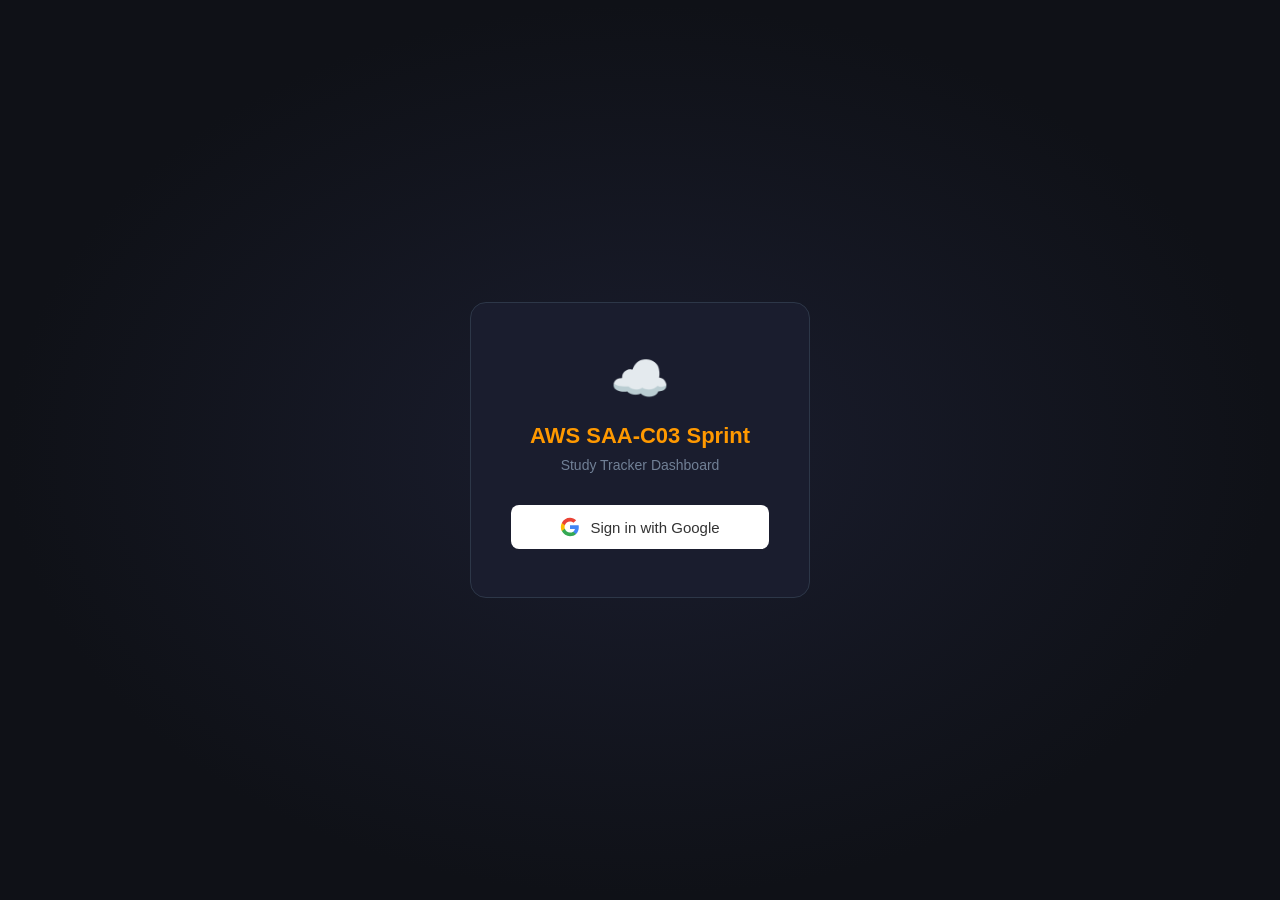
==== index.html @ c996bd8c "init: AWS SAA-C03 Sprint Dashboard" ====
<!DOCTYPE html>
<html lang="th">
<head>
  <meta charset="UTF-8">
  <meta name="viewport" content="width=device-width, initial-scale=1.0">
  <title>AWS SAA-C03 Sprint</title>
  <link rel="stylesheet" href="css/style.css">
</head>
<body>

  <!-- Login Screen -->
  <div id="login-screen" class="login-screen">
    <div class="login-card">
      <div class="login-icon">☁️</div>
      <h1>AWS SAA-C03 Sprint</h1>
      <p>Study Tracker Dashboard</p>
      <button id="btn-google-login" class="btn-google">
        <svg viewBox="0 0 24 24" width="20" height="20">
          <path fill="#4285F4" d="M22.56 12.25c0-.78-.07-1.53-.2-2.25H12v4.26h5.92c-.26 1.37-1.04 2.53-2.21 3.31v2.77h3.57c2.08-1.92 3.28-4.74 3.28-8.09z"/>
          <path fill="#34A853" d="M12 23c2.97 0 5.46-.98 7.28-2.66l-3.57-2.77c-.98.66-2.23 1.06-3.71 1.06-2.86 0-5.29-1.93-6.16-4.53H2.18v2.84C3.99 20.53 7.7 23 12 23z"/>
          <path fill="#FBBC05" d="M5.84 14.09c-.22-.66-.35-1.36-.35-2.09s.13-1.43.35-2.09V7.07H2.18C1.43 8.55 1 10.22 1 12s.43 3.45 1.18 4.93l2.85-2.22.81-.62z"/>
          <path fill="#EA4335" d="M12 5.38c1.62 0 3.06.56 4.21 1.64l3.15-3.15C17.45 2.09 14.97 1 12 1 7.7 1 3.99 3.47 2.18 7.07l3.66 2.84c.87-2.6 3.3-4.53 6.16-4.53z"/>
        </svg>
        Sign in with Google
      </button>
    </div>
  </div>

  <!-- App -->
  <div id="app" class="app hidden">

    <!-- Header -->
    <header class="header">
      <div class="header-left">
        <span class="logo">☁️ AWS SAA-C03 Sprint</span>
      </div>
      <div class="header-right">
        <img id="user-avatar" class="user-avatar" src="" alt="">
        <span id="user-name" class="user-name"></span>
        <button id="btn-sign-out" class="btn-sm">Sign out</button>
      </div>
    </header>

    <!-- Stats Bar -->
    <div class="stats-bar">
      <div class="stat-card">
        <div class="stat-label">Week</div>
        <div class="stat-value primary" id="stat-week">—/12</div>
      </div>
      <div class="stat-card">
        <div class="stat-label">Hours this week</div>
        <div class="stat-value" id="stat-hours">—</div>
        <div class="mini-bar"><div class="mini-bar-fill" id="hours-bar-fill"></div></div>
      </div>
      <div class="stat-card">
        <div class="stat-label">Streak</div>
        <div class="stat-value" id="stat-streak">— days 🔥</div>
      </div>
      <div class="stat-card">
        <div class="stat-label">Sections</div>
        <div class="stat-value" id="stat-sections">—/32</div>
        <div class="mini-bar"><div class="mini-bar-fill" id="sections-bar-fill"></div></div>
      </div>
      <div class="stat-card">
        <div class="stat-label">Latest Mock</div>
        <div class="stat-value" id="stat-mock">—%</div>
      </div>
    </div>

    <!-- Tabs -->
    <nav class="tabs">
      <button class="tab-btn active" data-tab="log">📝 Log Today</button>
      <button class="tab-btn" data-tab="course">📚 Course</button>
      <button class="tab-btn" data-tab="weak">⚠️ Weak Areas</button>
      <button class="tab-btn" data-tab="mock">📊 Mock Exams</button>
      <button class="tab-btn" data-tab="settings">⚙️ Settings</button>
    </nav>

    <!-- Main Content -->
    <main class="main">

      <!-- LOG TAB -->
      <div class="tab-content active" id="tab-log">
        <div class="two-col">
          <div class="card">
            <h2>Log Today</h2>
            <form id="form-log">
              <div class="form-group">
                <label>Date</label>
                <input type="date" id="log-date" required>
              </div>
              <div class="form-group">
                <label>Hours studied</label>
                <input type="number" id="log-hours" min="0" max="24" step="0.5" placeholder="1.5" required>
              </div>
              <div class="form-group">
                <label>Topics covered</label>
                <input type="text" id="log-topics" placeholder="IAM, S3, EC2...">
              </div>
              <div class="form-group">
                <label>Notes / สิ่งที่ยังงง</label>
                <textarea id="log-notes" rows="3" placeholder="ความรู้สึก หรือ topic ที่ยังสงสัย..."></textarea>
              </div>
              <div class="form-group checkbox-group">
                <label><input type="checkbox" id="log-lab"> ทำ Lab / AWS Console วันนี้</label>
              </div>
              <button type="submit" class="btn-primary full-width">💾 Save Log</button>
            </form>
          </div>

          <div class="card">
            <h2>Recent Logs</h2>
            <div id="recent-logs">
              <p class="empty">ยังไม่มี log — เริ่มเลยวันนี้!</p>
            </div>
          </div>
        </div>
      </div>

      <!-- COURSE TAB -->
      <div class="tab-content hidden" id="tab-course">
        <div class="card">
          <h2>Course Progress — Stephane Maarek SAA-C03</h2>
          <div class="course-header">
            <div class="big-bar-wrap">
              <div class="big-bar">
                <div class="big-bar-fill" id="course-bar-fill"></div>
              </div>
              <span class="big-bar-label" id="course-pct">0%</span>
            </div>
            <p id="course-summary" class="course-summary"></p>
          </div>
          <div id="sections-list"></div>
        </div>
      </div>

      <!-- WEAK AREAS TAB -->
      <div class="tab-content hidden" id="tab-weak">
        <div class="two-col">
          <div class="card">
            <h2>Add Weak Area</h2>
            <form id="form-weak">
              <div class="form-group">
                <label>Topic</label>
                <input type="text" id="weak-topic" placeholder="S3 storage class" required>
              </div>
              <div class="form-group">
                <label>AWS Service</label>
                <input type="text" id="weak-service" placeholder="S3">
              </div>
              <div class="form-group">
                <label>Source</label>
                <select id="weak-source">
                  <option value="Note">📖 จากการเรียน</option>
                  <option value="Mock">❌ จาก Mock exam</option>
                </select>
              </div>
              <button type="submit" class="btn-primary full-width">➕ Add</button>
            </form>
          </div>

          <div class="card">
            <h2>Weak Areas <span id="weak-count" class="badge"></span></h2>
            <div id="weak-list">
              <p class="empty">ยังไม่มี — เพิ่มเมื่อเจอข้อที่งง</p>
            </div>
          </div>
        </div>
      </div>

      <!-- MOCK EXAMS TAB -->
      <div class="tab-content hidden" id="tab-mock">
        <div class="two-col">
          <div class="card">
            <h2>Add Mock Score</h2>
            <form id="form-mock">
              <div class="form-group">
                <label>Exam</label>
                <select id="mock-exam-name">
                  <option>Tutorials Dojo #1</option>
                  <option>Tutorials Dojo #2</option>
                  <option>Tutorials Dojo #3</option>
                  <option>Tutorials Dojo #4</option>
                  <option>Tutorials Dojo #5</option>
                  <option>Udemy Practice Exam</option>
                  <option>Other</option>
                </select>
              </div>
              <div class="form-group">
                <label>Score (%)</label>
                <input type="number" id="mock-score" min="0" max="100" placeholder="75" required>
              </div>
              <div class="form-group">
                <label>Date</label>
                <input type="date" id="mock-date" required>
              </div>
              <div class="form-group">
                <label>Notes</label>
                <textarea id="mock-notes" rows="2" placeholder="จุดอ่อนที่เจอ..."></textarea>
              </div>
              <button type="submit" class="btn-primary full-width">💾 Save Score</button>
            </form>
          </div>

          <div class="card">
            <h2>Mock Exam Scores</h2>
            <p class="target-label">🎯 Target: 80%+ สามครั้งติดกัน → สอบจริง</p>
            <div id="mock-list">
              <p class="empty">ยังไม่มี — เริ่ม W9-10</p>
            </div>
          </div>
        </div>
      </div>

      <!-- SETTINGS TAB -->
      <div class="tab-content hidden" id="tab-settings">
        <div class="card settings-card">
          <h2>⚙️ Settings</h2>
          <form id="form-settings">
            <div class="form-group">
              <label>Sprint Start Date (Week 1 เริ่มวันไหน)</label>
              <input type="date" id="settings-start" required>
              <small>ใช้คำนวณ Week X/12 ในหน้า Dashboard</small>
            </div>
            <div class="form-group">
              <label>Weekly Hour Target</label>
              <input type="number" id="settings-target" min="1" max="40" value="7">
              <small>ชั่วโมงต่อสัปดาห์ที่ตั้งเป้า (default: 7)</small>
            </div>
            <button type="submit" class="btn-primary">💾 Save Settings</button>
          </form>
        </div>
      </div>

    </main>
  </div>

  <!-- Toast Notification -->
  <div id="toast" class="toast hidden"></div>

  <!-- Firebase SDK (compat mode — no bundler needed) -->
  <script src="https://www.gstatic.com/firebasejs/10.12.0/firebase-app-compat.js"></script>
  <script src="https://www.gstatic.com/firebasejs/10.12.0/firebase-auth-compat.js"></script>
  <script src="https://www.gstatic.com/firebasejs/10.12.0/firebase-firestore-compat.js"></script>

  <script src="js/firebase-config.js"></script>
  <script src="js/app.js"></script>
</body>
</html>
---- css/style.css ----
:root {
  --bg: #0f1117;
  --surface: #1a1d2e;
  --surface-2: #252836;
  --border: #2d3748;
  --primary: #FF9900;
  --primary-dark: #cc7a00;
  --text: #e2e8f0;
  --text-muted: #718096;
  --success: #48bb78;
  --warning: #ed8936;
  --danger: #fc8181;
  --radius: 8px;
  --header-h: 56px;
  --stats-h: 88px;
  --tabs-h: 44px;
}

* { box-sizing: border-box; margin: 0; padding: 0; }

body {
  font-family: -apple-system, BlinkMacSystemFont, 'Segoe UI', sans-serif;
  background: var(--bg);
  color: var(--text);
  min-height: 100vh;
  font-size: 14px;
}

.hidden { display: none !important; }

/* ── LOGIN ── */
.login-screen {
  min-height: 100vh;
  display: flex;
  align-items: center;
  justify-content: center;
  background: radial-gradient(ellipse at center, #1a1d2e 0%, #0f1117 70%);
}

.login-card {
  text-align: center;
  padding: 48px 40px;
  background: var(--surface);
  border-radius: 16px;
  border: 1px solid var(--border);
  width: 340px;
}

.login-icon { font-size: 48px; margin-bottom: 16px; }

.login-card h1 {
  font-size: 22px;
  font-weight: 700;
  color: var(--primary);
  margin-bottom: 8px;
}

.login-card p { color: var(--text-muted); margin-bottom: 32px; }

.btn-google {
  display: flex;
  align-items: center;
  gap: 10px;
  padding: 12px 24px;
  background: #fff;
  color: #333;
  border: none;
  border-radius: var(--radius);
  cursor: pointer;
  font-size: 15px;
  font-weight: 500;
  width: 100%;
  justify-content: center;
  transition: background 0.2s;
}

.btn-google:hover { background: #f5f5f5; }

/* ── APP LAYOUT ── */
.app { display: flex; flex-direction: column; height: 100vh; overflow: hidden; }

/* Header */
.header {
  height: var(--header-h);
  background: var(--surface);
  border-bottom: 1px solid var(--border);
  display: flex;
  align-items: center;
  justify-content: space-between;
  padding: 0 20px;
  flex-shrink: 0;
}

.logo { font-weight: 700; font-size: 16px; color: var(--primary); }

.header-right { display: flex; align-items: center; gap: 12px; }

.user-avatar {
  width: 28px; height: 28px;
  border-radius: 50%;
  object-fit: cover;
  border: 2px solid var(--primary);
}

.user-name { color: var(--text-muted); font-size: 13px; }

.btn-sm {
  padding: 5px 12px;
  background: transparent;
  border: 1px solid var(--border);
  color: var(--text-muted);
  border-radius: var(--radius);
  cursor: pointer;
  font-size: 12px;
  transition: all 0.2s;
}

.btn-sm:hover { border-color: var(--primary); color: var(--primary); }

/* Stats Bar */
.stats-bar {
  display: flex;
  gap: 1px;
  background: var(--border);
  border-bottom: 1px solid var(--border);
  flex-shrink: 0;
}

.stat-card {
  flex: 1;
  background: var(--surface);
  padding: 10px 16px;
  min-width: 0;
}

.stat-label { font-size: 11px; color: var(--text-muted); text-transform: uppercase; letter-spacing: 0.5px; }

.stat-value {
  font-size: 20px;
  font-weight: 700;
  margin: 2px 0 4px;
  white-space: nowrap;
  overflow: hidden;
  text-overflow: ellipsis;
}

.stat-value.primary { color: var(--primary); }

.mini-bar {
  height: 4px;
  background: var(--surface-2);
  border-radius: 2px;
  overflow: hidden;
}

.mini-bar-fill {
  height: 100%;
  background: var(--primary);
  border-radius: 2px;
  transition: width 0.5s ease;
  width: 0%;
}

/* Tabs */
.tabs {
  display: flex;
  background: var(--surface);
  border-bottom: 1px solid var(--border);
  flex-shrink: 0;
  overflow-x: auto;
}

.tab-btn {
  padding: 10px 20px;
  background: transparent;
  border: none;
  color: var(--text-muted);
  cursor: pointer;
  font-size: 13px;
  white-space: nowrap;
  border-bottom: 2px solid transparent;
  transition: all 0.2s;
}

.tab-btn:hover { color: var(--text); }
.tab-btn.active { color: var(--primary); border-bottom-color: var(--primary); font-weight: 600; }

/* Main */
.main { flex: 1; overflow-y: auto; padding: 20px; }

.tab-content { display: none; }
.tab-content.active { display: block; }

/* Cards */
.card {
  background: var(--surface);
  border: 1px solid var(--border);
  border-radius: var(--radius);
  padding: 20px;
}

.card h2 { font-size: 15px; font-weight: 600; margin-bottom: 16px; color: var(--text); }

.two-col { display: grid; grid-template-columns: 1fr 1fr; gap: 16px; }

/* Forms */
.form-group { margin-bottom: 14px; }
.form-group label { display: block; font-size: 12px; color: var(--text-muted); margin-bottom: 5px; font-weight: 500; text-transform: uppercase; letter-spacing: 0.3px; }

.form-group input,
.form-group select,
.form-group textarea {
  width: 100%;
  padding: 8px 12px;
  background: var(--surface-2);
  border: 1px solid var(--border);
  border-radius: var(--radius);
  color: var(--text);
  font-size: 14px;
  transition: border-color 0.2s;
}

.form-group input:focus,
.form-group select:focus,
.form-group textarea:focus {
  outline: none;
  border-color: var(--primary);
}

.form-group textarea { resize: vertical; font-family: inherit; }
.form-group small { display: block; color: var(--text-muted); font-size: 11px; margin-top: 4px; }

.checkbox-group label {
  display: flex;
  align-items: center;
  gap: 8px;
  cursor: pointer;
  text-transform: none;
  letter-spacing: 0;
  color: var(--text);
  font-size: 14px;
}

.checkbox-group input[type="checkbox"] { width: auto; }

/* Buttons */
.btn-primary {
  padding: 10px 20px;
  background: var(--primary);
  color: #000;
  border: none;
  border-radius: var(--radius);
  cursor: pointer;
  font-size: 14px;
  font-weight: 600;
  transition: background 0.2s;
}

.btn-primary:hover { background: var(--primary-dark); }
.full-width { width: 100%; }

/* Recent Logs */
.log-entry {
  border-left: 3px solid var(--primary);
  padding: 10px 12px;
  margin-bottom: 10px;
  background: var(--surface-2);
  border-radius: 0 var(--radius) var(--radius) 0;
}

.log-entry.zero-hours { border-left-color: var(--danger); }

.log-date { font-size: 12px; color: var(--text-muted); margin-bottom: 4px; }

.log-hours {
  font-size: 18px;
  font-weight: 700;
  color: var(--primary);
}

.log-hours.zero { color: var(--danger); }

.log-topics { font-size: 12px; color: var(--text-muted); margin-top: 2px; }
.log-notes { font-size: 12px; color: var(--text); margin-top: 4px; font-style: italic; }
.log-lab { font-size: 11px; color: var(--success); margin-top: 2px; }

/* Course Progress */
.course-header { margin-bottom: 24px; }

.big-bar-wrap { display: flex; align-items: center; gap: 12px; margin-bottom: 8px; }

.big-bar {
  flex: 1;
  height: 12px;
  background: var(--surface-2);
  border-radius: 6px;
  overflow: hidden;
}

.big-bar-fill {
  height: 100%;
  background: linear-gradient(90deg, var(--primary), #ffb347);
  border-radius: 6px;
  transition: width 0.5s ease;
  width: 0%;
}

.big-bar-label { font-size: 18px; font-weight: 700; color: var(--primary); min-width: 48px; }

.course-summary { font-size: 13px; color: var(--text-muted); }

.phase-group { margin-bottom: 20px; }

.phase-title {
  font-size: 12px;
  font-weight: 600;
  color: var(--text-muted);
  text-transform: uppercase;
  letter-spacing: 0.5px;
  margin-bottom: 8px;
  padding-bottom: 6px;
  border-bottom: 1px solid var(--border);
}

.section-item {
  display: flex;
  align-items: center;
  gap: 10px;
  padding: 8px 10px;
  border-radius: var(--radius);
  cursor: pointer;
  transition: background 0.15s;
  margin-bottom: 2px;
}

.section-item:hover { background: var(--surface-2); }
.section-item.done { opacity: 0.6; }

.section-check {
  width: 18px; height: 18px;
  border: 2px solid var(--border);
  border-radius: 4px;
  display: flex;
  align-items: center;
  justify-content: center;
  flex-shrink: 0;
  transition: all 0.2s;
}

.section-item.done .section-check {
  background: var(--success);
  border-color: var(--success);
  color: #fff;
  font-size: 12px;
}

.section-num { font-size: 11px; color: var(--text-muted); min-width: 24px; }
.section-title { font-size: 13px; }
.section-item.done .section-title { text-decoration: line-through; color: var(--text-muted); }
.section-date { font-size: 11px; color: var(--text-muted); margin-left: auto; }

/* Weak Areas */
.weak-item {
  display: flex;
  align-items: center;
  gap: 10px;
  padding: 10px 12px;
  background: var(--surface-2);
  border-radius: var(--radius);
  margin-bottom: 8px;
}

.weak-info { flex: 1; min-width: 0; }
.weak-topic { font-size: 13px; font-weight: 500; }
.weak-meta { font-size: 11px; color: var(--text-muted); margin-top: 2px; }

.status-badge {
  padding: 2px 8px;
  border-radius: 12px;
  font-size: 11px;
  font-weight: 500;
  flex-shrink: 0;
  cursor: pointer;
  border: none;
  transition: all 0.2s;
}

.status-งงอยู่ { background: rgba(252,129,129,0.15); color: var(--danger); }
.status-กำลัง.revisit { background: rgba(237,137,54,0.15); color: var(--warning); }
.status-เข้าใจแล้ว { background: rgba(72,187,120,0.15); color: var(--success); }

/* Mock Exams */
.mock-item {
  display: flex;
  align-items: center;
  gap: 12px;
  padding: 12px;
  background: var(--surface-2);
  border-radius: var(--radius);
  margin-bottom: 8px;
}

.mock-score-circle {
  width: 52px; height: 52px;
  border-radius: 50%;
  display: flex;
  align-items: center;
  justify-content: center;
  font-size: 16px;
  font-weight: 700;
  flex-shrink: 0;
}

.mock-score-circle.pass { background: rgba(72,187,120,0.15); color: var(--success); }
.mock-score-circle.fail { background: rgba(252,129,129,0.15); color: var(--danger); }

.mock-info { flex: 1; }
.mock-name { font-size: 13px; font-weight: 500; }
.mock-meta { font-size: 11px; color: var(--text-muted); margin-top: 2px; }
.mock-notes-text { font-size: 12px; color: var(--text-muted); margin-top: 4px; font-style: italic; }

.target-label { font-size: 12px; color: var(--warning); margin-bottom: 12px; }

/* Settings */
.settings-card { max-width: 420px; }

/* Empty State */
.empty { color: var(--text-muted); font-size: 13px; text-align: center; padding: 24px 0; }

/* Badge */
.badge {
  display: inline-block;
  background: var(--danger);
  color: #fff;
  border-radius: 10px;
  font-size: 11px;
  padding: 1px 7px;
  font-weight: 600;
  vertical-align: middle;
}

/* Toast */
.toast {
  position: fixed;
  bottom: 24px;
  left: 50%;
  transform: translateX(-50%);
  background: var(--surface-2);
  border: 1px solid var(--border);
  color: var(--text);
  padding: 10px 20px;
  border-radius: var(--radius);
  font-size: 13px;
  z-index: 1000;
  box-shadow: 0 4px 12px rgba(0,0,0,0.4);
  animation: slideUp 0.2s ease;
}

@keyframes slideUp {
  from { opacity: 0; transform: translateX(-50%) translateY(10px); }
  to   { opacity: 1; transform: translateX(-50%) translateY(0); }
}

/* Responsive */
@media (max-width: 768px) {
  .two-col { grid-template-columns: 1fr; }
  .stats-bar { flex-wrap: wrap; }
  .stat-card { flex: 1 1 calc(50% - 1px); }
  .main { padding: 12px; }
}
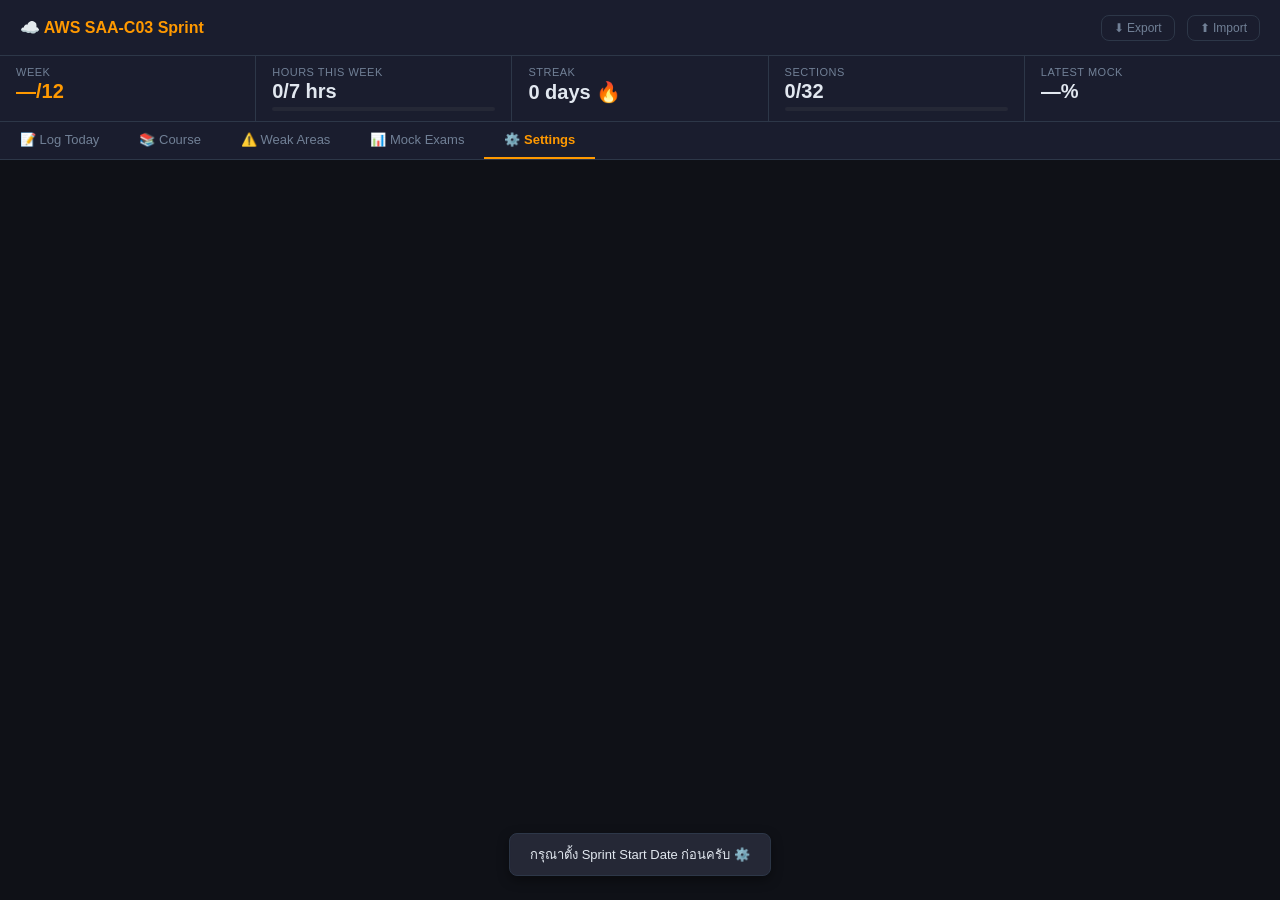
==== commit 83e2bda1: "refactor: switch to localStorage, remove Firebase" ====
--- a/index.html
+++ b/index.html
@@ -8,36 +8,16 @@
 </head>
 <body>
 
-  <!-- Login Screen -->
-  <div id="login-screen" class="login-screen">
-    <div class="login-card">
-      <div class="login-icon">☁️</div>
-      <h1>AWS SAA-C03 Sprint</h1>
-      <p>Study Tracker Dashboard</p>
-      <button id="btn-google-login" class="btn-google">
-        <svg viewBox="0 0 24 24" width="20" height="20">
-          <path fill="#4285F4" d="M22.56 12.25c0-.78-.07-1.53-.2-2.25H12v4.26h5.92c-.26 1.37-1.04 2.53-2.21 3.31v2.77h3.57c2.08-1.92 3.28-4.74 3.28-8.09z"/>
-          <path fill="#34A853" d="M12 23c2.97 0 5.46-.98 7.28-2.66l-3.57-2.77c-.98.66-2.23 1.06-3.71 1.06-2.86 0-5.29-1.93-6.16-4.53H2.18v2.84C3.99 20.53 7.7 23 12 23z"/>
-          <path fill="#FBBC05" d="M5.84 14.09c-.22-.66-.35-1.36-.35-2.09s.13-1.43.35-2.09V7.07H2.18C1.43 8.55 1 10.22 1 12s.43 3.45 1.18 4.93l2.85-2.22.81-.62z"/>
-          <path fill="#EA4335" d="M12 5.38c1.62 0 3.06.56 4.21 1.64l3.15-3.15C17.45 2.09 14.97 1 12 1 7.7 1 3.99 3.47 2.18 7.07l3.66 2.84c.87-2.6 3.3-4.53 6.16-4.53z"/>
-        </svg>
-        Sign in with Google
-      </button>
-    </div>
-  </div>
-
-  <!-- App -->
-  <div id="app" class="app hidden">
+  <div id="app">
 
     <!-- Header -->
     <header class="header">
-      <div class="header-left">
-        <span class="logo">☁️ AWS SAA-C03 Sprint</span>
-      </div>
+      <span class="logo">☁️ AWS SAA-C03 Sprint</span>
       <div class="header-right">
-        <img id="user-avatar" class="user-avatar" src="" alt="">
-        <span id="user-name" class="user-name"></span>
-        <button id="btn-sign-out" class="btn-sm">Sign out</button>
+        <button id="btn-export" class="btn-sm" title="Export data as JSON">⬇ Export</button>
+        <label class="btn-sm" title="Import JSON backup" style="cursor:pointer">
+          ⬆ Import <input type="file" id="import-file" accept=".json" style="display:none">
+        </label>
       </div>
     </header>
 
@@ -76,7 +56,7 @@
       <button class="tab-btn" data-tab="settings">⚙️ Settings</button>
     </nav>
 
-    <!-- Main Content -->
+    <!-- Main -->
     <main class="main">
 
       <!-- LOG TAB -->
@@ -107,12 +87,9 @@
               <button type="submit" class="btn-primary full-width">💾 Save Log</button>
             </form>
           </div>
-
           <div class="card">
             <h2>Recent Logs</h2>
-            <div id="recent-logs">
-              <p class="empty">ยังไม่มี log — เริ่มเลยวันนี้!</p>
-            </div>
+            <div id="recent-logs"><p class="empty">ยังไม่มี log — เริ่มเลยวันนี้!</p></div>
           </div>
         </div>
       </div>
@@ -123,9 +100,7 @@
           <h2>Course Progress — Stephane Maarek SAA-C03</h2>
           <div class="course-header">
             <div class="big-bar-wrap">
-              <div class="big-bar">
-                <div class="big-bar-fill" id="course-bar-fill"></div>
-              </div>
+              <div class="big-bar"><div class="big-bar-fill" id="course-bar-fill"></div></div>
               <span class="big-bar-label" id="course-pct">0%</span>
             </div>
             <p id="course-summary" class="course-summary"></p>
@@ -158,17 +133,14 @@
               <button type="submit" class="btn-primary full-width">➕ Add</button>
             </form>
           </div>
-
           <div class="card">
             <h2>Weak Areas <span id="weak-count" class="badge"></span></h2>
-            <div id="weak-list">
-              <p class="empty">ยังไม่มี — เพิ่มเมื่อเจอข้อที่งง</p>
-            </div>
-          </div>
-        </div>
-      </div>
-
-      <!-- MOCK EXAMS TAB -->
+            <div id="weak-list"><p class="empty">ยังไม่มี — เพิ่มเมื่อเจอข้อที่งง</p></div>
+          </div>
+        </div>
+      </div>
+
+      <!-- MOCK TAB -->
       <div class="tab-content hidden" id="tab-mock">
         <div class="two-col">
           <div class="card">
@@ -201,13 +173,10 @@
               <button type="submit" class="btn-primary full-width">💾 Save Score</button>
             </form>
           </div>
-
           <div class="card">
             <h2>Mock Exam Scores</h2>
             <p class="target-label">🎯 Target: 80%+ สามครั้งติดกัน → สอบจริง</p>
-            <div id="mock-list">
-              <p class="empty">ยังไม่มี — เริ่ม W9-10</p>
-            </div>
+            <div id="mock-list"><p class="empty">ยังไม่มี — เริ่ม W9-10</p></div>
           </div>
         </div>
       </div>
@@ -220,12 +189,12 @@
             <div class="form-group">
               <label>Sprint Start Date (Week 1 เริ่มวันไหน)</label>
               <input type="date" id="settings-start" required>
-              <small>ใช้คำนวณ Week X/12 ในหน้า Dashboard</small>
+              <small>ใช้คำนวณ Week X/12</small>
             </div>
             <div class="form-group">
               <label>Weekly Hour Target</label>
               <input type="number" id="settings-target" min="1" max="40" value="7">
-              <small>ชั่วโมงต่อสัปดาห์ที่ตั้งเป้า (default: 7)</small>
+              <small>ชั่วโมงต่อสัปดาห์ที่ตั้งเป้า</small>
             </div>
             <button type="submit" class="btn-primary">💾 Save Settings</button>
           </form>
@@ -235,15 +204,9 @@
     </main>
   </div>
 
-  <!-- Toast Notification -->
+  <!-- Toast -->
   <div id="toast" class="toast hidden"></div>
 
-  <!-- Firebase SDK (compat mode — no bundler needed) -->
-  <script src="https://www.gstatic.com/firebasejs/10.12.0/firebase-app-compat.js"></script>
-  <script src="https://www.gstatic.com/firebasejs/10.12.0/firebase-auth-compat.js"></script>
-  <script src="https://www.gstatic.com/firebasejs/10.12.0/firebase-firestore-compat.js"></script>
-
-  <script src="js/firebase-config.js"></script>
   <script src="js/app.js"></script>
 </body>
 </html>
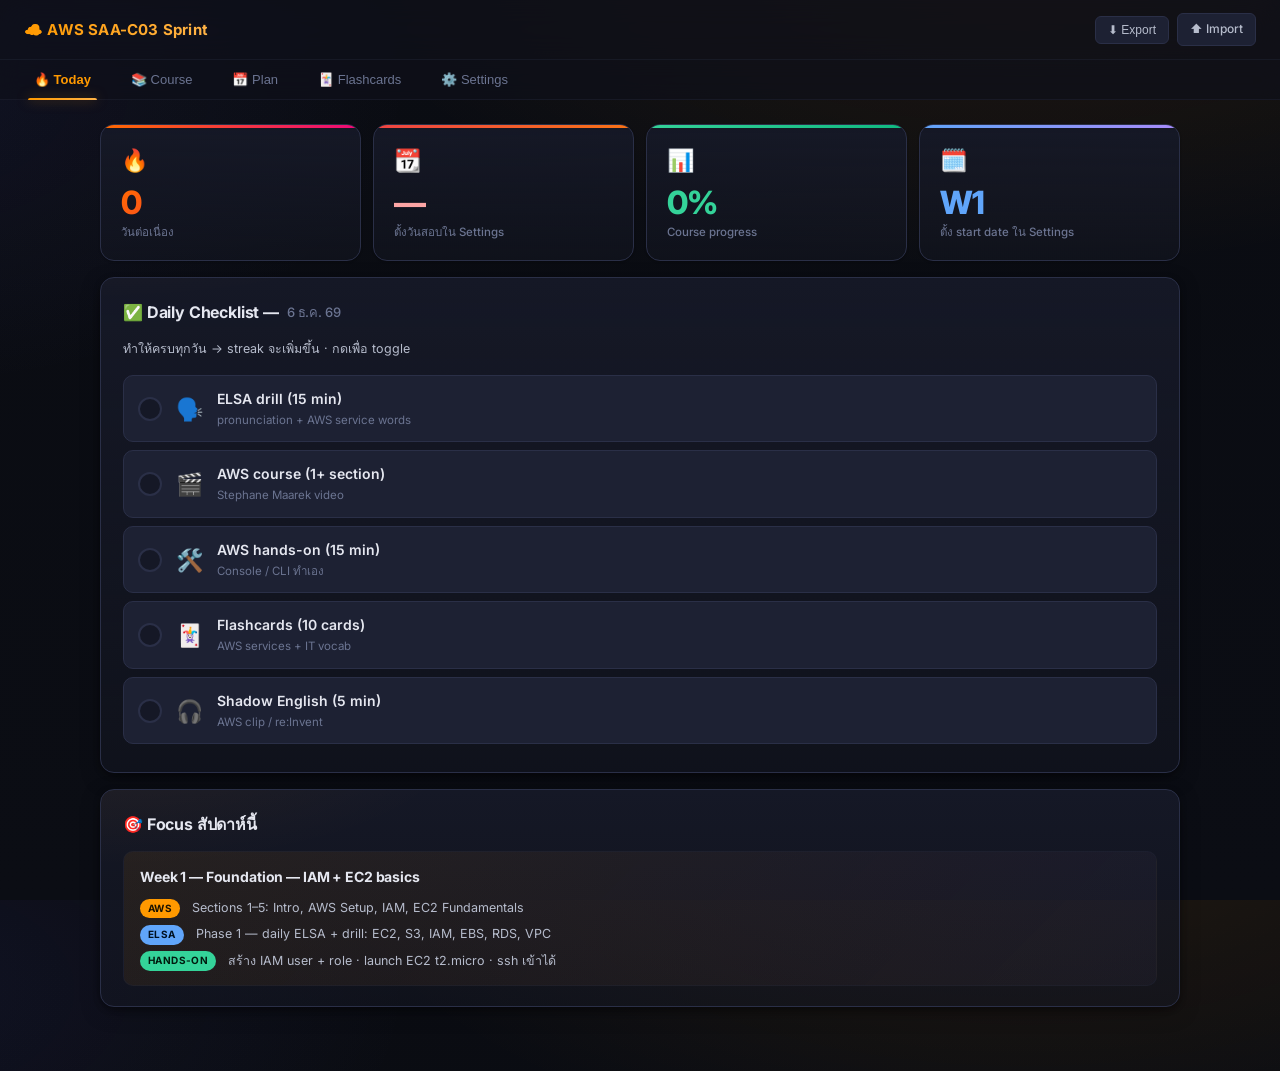
==== commit bb16381a: "feat: add roadmap page and refine dashboard UX - Add roadmap.html for sprint planning view - Update " ====
--- a/index.html
+++ b/index.html
@@ -3,7 +3,10 @@
 <head>
   <meta charset="UTF-8">
   <meta name="viewport" content="width=device-width, initial-scale=1.0">
-  <title>AWS SAA-C03 Sprint</title>
+  <title>AWS SAA-C03 Course Progress</title>
+  <link rel="preconnect" href="https://fonts.googleapis.com">
+  <link rel="preconnect" href="https://fonts.gstatic.com" crossorigin>
+  <link href="https://fonts.googleapis.com/css2?family=Inter:wght@400;500;600;700;800&family=JetBrains+Mono:wght@400;500&display=swap" rel="stylesheet">
   <link rel="stylesheet" href="css/style.css">
 </head>
 <body>
@@ -21,81 +24,63 @@
       </div>
     </header>
 
-    <!-- Stats Bar -->
-    <div class="stats-bar">
-      <div class="stat-card">
-        <div class="stat-label">Week</div>
-        <div class="stat-value primary" id="stat-week">—/12</div>
-      </div>
-      <div class="stat-card">
-        <div class="stat-label">Hours this week</div>
-        <div class="stat-value" id="stat-hours">—</div>
-        <div class="mini-bar"><div class="mini-bar-fill" id="hours-bar-fill"></div></div>
-      </div>
-      <div class="stat-card">
-        <div class="stat-label">Streak</div>
-        <div class="stat-value" id="stat-streak">— days 🔥</div>
-      </div>
-      <div class="stat-card">
-        <div class="stat-label">Sections</div>
-        <div class="stat-value" id="stat-sections">—/32</div>
-        <div class="mini-bar"><div class="mini-bar-fill" id="sections-bar-fill"></div></div>
-      </div>
-      <div class="stat-card">
-        <div class="stat-label">Latest Mock</div>
-        <div class="stat-value" id="stat-mock">—%</div>
-      </div>
-    </div>
-
     <!-- Tabs -->
     <nav class="tabs">
-      <button class="tab-btn active" data-tab="log">📝 Log Today</button>
+      <button class="tab-btn active" data-tab="daily">🔥 Today</button>
       <button class="tab-btn" data-tab="course">📚 Course</button>
-      <button class="tab-btn" data-tab="weak">⚠️ Weak Areas</button>
-      <button class="tab-btn" data-tab="mock">📊 Mock Exams</button>
+      <button class="tab-btn" data-tab="plan">📅 Plan</button>
+      <button class="tab-btn" data-tab="flash">🃏 Flashcards</button>
       <button class="tab-btn" data-tab="settings">⚙️ Settings</button>
     </nav>
 
     <!-- Main -->
     <main class="main">
 
-      <!-- LOG TAB -->
-      <div class="tab-content active" id="tab-log">
-        <div class="two-col">
-          <div class="card">
-            <h2>Log Today</h2>
-            <form id="form-log">
-              <div class="form-group">
-                <label>Date</label>
-                <input type="date" id="log-date" required>
-              </div>
-              <div class="form-group">
-                <label>Hours studied</label>
-                <input type="number" id="log-hours" min="0" max="24" step="0.5" placeholder="1.5" required>
-              </div>
-              <div class="form-group">
-                <label>Topics covered</label>
-                <input type="text" id="log-topics" placeholder="IAM, S3, EC2...">
-              </div>
-              <div class="form-group">
-                <label>Notes / สิ่งที่ยังงง</label>
-                <textarea id="log-notes" rows="3" placeholder="ความรู้สึก หรือ topic ที่ยังสงสัย..."></textarea>
-              </div>
-              <div class="form-group checkbox-group">
-                <label><input type="checkbox" id="log-lab"> ทำ Lab / AWS Console วันนี้</label>
-              </div>
-              <button type="submit" class="btn-primary full-width">💾 Save Log</button>
-            </form>
+      <!-- ───────── DAILY TAB ───────── -->
+      <div class="tab-content active" id="tab-daily">
+
+        <!-- Hero stats -->
+        <div class="stats-grid">
+          <div class="stat-card stat-streak">
+            <div class="stat-icon">🔥</div>
+            <div class="stat-value" id="stat-streak">0</div>
+            <div class="stat-label">วันต่อเนื่อง</div>
           </div>
-          <div class="card">
-            <h2>Recent Logs</h2>
-            <div id="recent-logs"><p class="empty">ยังไม่มี log — เริ่มเลยวันนี้!</p></div>
+          <div class="stat-card stat-countdown">
+            <div class="stat-icon">📆</div>
+            <div class="stat-value" id="stat-countdown">—</div>
+            <div class="stat-label" id="stat-countdown-label">ตั้งวันสอบใน Settings</div>
+          </div>
+          <div class="stat-card stat-progress">
+            <div class="stat-icon">📊</div>
+            <div class="stat-value" id="stat-course-pct">0%</div>
+            <div class="stat-label">Course progress</div>
+          </div>
+          <div class="stat-card stat-week">
+            <div class="stat-icon">🗓️</div>
+            <div class="stat-value" id="stat-week">W1</div>
+            <div class="stat-label" id="stat-week-label">Week ปัจจุบัน</div>
           </div>
         </div>
+
+        <!-- Today's checklist -->
+        <div class="card" style="margin-top:16px">
+          <h2>✅ Daily Checklist — <span id="today-date" style="color:var(--text-muted);font-weight:500;font-size:13px"></span></h2>
+          <p class="elsa-hint">ทำให้ครบทุกวัน → streak จะเพิ่มขึ้น · กดเพื่อ toggle</p>
+          <div id="daily-checklist"></div>
+        </div>
+
+        <!-- This week focus -->
+        <div class="card" style="margin-top:16px">
+          <h2>🎯 Focus สัปดาห์นี้</h2>
+          <div id="week-focus"></div>
+        </div>
+
       </div>
 
-      <!-- COURSE TAB -->
-      <div class="tab-content hidden" id="tab-course">
+      <!-- ───────── COURSE TAB ───────── -->
+      <div class="tab-content" id="tab-course">
+
         <div class="card">
           <h2>Course Progress — Stephane Maarek SAA-C03</h2>
           <div class="course-header">
@@ -105,99 +90,91 @@
             </div>
             <p id="course-summary" class="course-summary"></p>
           </div>
+          <div class="u-legend">
+            <span class="u-badge u-learning">กำลังเรียน</span>
+            <span class="u-badge u-understood">เข้าใจแล้ว</span>
+            <span class="u-badge u-confused">งงอยู่</span>
+            <span style="font-size:11px;color:var(--text-muted)">← คลิก badge เพื่อเปลี่ยน</span>
+          </div>
           <div id="sections-list"></div>
+        </div>
+
+        <div class="card" style="margin-top:16px">
+          <h2>📋 ELSA Learning Plan — แนวการเรียน English</h2>
+          <p class="elsa-hint">เรียน ELSA ตาม 3 phase นี้ — แต่ละ phase ต่อยอดจาก phase ก่อนหน้า · กดเพื่อขยาย/ย่อ</p>
+          <div id="elsa-plan"></div>
+        </div>
+
+        <div class="card" style="margin-top:16px">
+          <h2>☁️ AWS Service Pronunciation + ความหมาย</h2>
+          <p class="elsa-hint">drill ออกเสียงให้ถูก + รู้ว่าแต่ละ service คืออะไร</p>
+          <div id="elsa-services"></div>
+        </div>
+
+        <div class="card" style="margin-top:16px">
+          <h2>📚 IT Vocabulary — คำที่ต้องคุ้นชิน</h2>
+          <p class="elsa-hint">คำหลักสำหรับ IT meeting + ความหมายภาษาไทย</p>
+          <div id="elsa-vocab"></div>
+        </div>
+
+      </div>
+
+      <!-- ───────── PLAN TAB ───────── -->
+      <div class="tab-content" id="tab-plan">
+        <div class="card">
+          <h2>📅 Weekly Study Plan — 11 Weeks to Exam</h2>
+          <p class="elsa-hint">แผน sprint รายสัปดาห์ · AWS + ELSA + Hands-on · ปรับได้ตามเวลาจริง</p>
+          <div id="weekly-plan"></div>
         </div>
       </div>
 
-      <!-- WEAK AREAS TAB -->
-      <div class="tab-content hidden" id="tab-weak">
-        <div class="two-col">
-          <div class="card">
-            <h2>Add Weak Area</h2>
-            <form id="form-weak">
-              <div class="form-group">
-                <label>Topic</label>
-                <input type="text" id="weak-topic" placeholder="S3 storage class" required>
-              </div>
-              <div class="form-group">
-                <label>AWS Service</label>
-                <input type="text" id="weak-service" placeholder="S3">
-              </div>
-              <div class="form-group">
-                <label>Source</label>
-                <select id="weak-source">
-                  <option value="Note">📖 จากการเรียน</option>
-                  <option value="Mock">❌ จาก Mock exam</option>
-                </select>
-              </div>
-              <button type="submit" class="btn-primary full-width">➕ Add</button>
-            </form>
+      <!-- ───────── FLASHCARDS TAB ───────── -->
+      <div class="tab-content" id="tab-flash">
+        <div class="card">
+          <h2>🃏 Flashcards — AWS Services + IT Vocab</h2>
+          <p class="elsa-hint">รีวิว spaced repetition · กลับการ์ดแล้วบอกตัวเอง "รู้" / "ไม่รู้"</p>
+
+          <div class="flash-stats">
+            <span class="flash-stat"><b id="flash-total">0</b> total</span>
+            <span class="flash-stat flash-due"><b id="flash-due">0</b> ครบกำหนดทบทวน</span>
+            <span class="flash-stat flash-mastered"><b id="flash-mastered">0</b> mastered</span>
           </div>
-          <div class="card">
-            <h2>Weak Areas <span id="weak-count" class="badge"></span></h2>
-            <div id="weak-list"><p class="empty">ยังไม่มี — เพิ่มเมื่อเจอข้อที่งง</p></div>
+
+          <div class="flash-controls">
+            <button class="btn-sm" data-flash-deck="all">All</button>
+            <button class="btn-sm" data-flash-deck="aws">AWS Services</button>
+            <button class="btn-sm" data-flash-deck="vocab">IT Vocab</button>
+            <button class="btn-sm" data-flash-deck="due">Due only</button>
           </div>
+
+          <div id="flash-area"></div>
         </div>
       </div>
 
-      <!-- MOCK TAB -->
-      <div class="tab-content hidden" id="tab-mock">
-        <div class="two-col">
-          <div class="card">
-            <h2>Add Mock Score</h2>
-            <form id="form-mock">
-              <div class="form-group">
-                <label>Exam</label>
-                <select id="mock-exam-name">
-                  <option>Tutorials Dojo #1</option>
-                  <option>Tutorials Dojo #2</option>
-                  <option>Tutorials Dojo #3</option>
-                  <option>Tutorials Dojo #4</option>
-                  <option>Tutorials Dojo #5</option>
-                  <option>Udemy Practice Exam</option>
-                  <option>Other</option>
-                </select>
-              </div>
-              <div class="form-group">
-                <label>Score (%)</label>
-                <input type="number" id="mock-score" min="0" max="100" placeholder="75" required>
-              </div>
-              <div class="form-group">
-                <label>Date</label>
-                <input type="date" id="mock-date" required>
-              </div>
-              <div class="form-group">
-                <label>Notes</label>
-                <textarea id="mock-notes" rows="2" placeholder="จุดอ่อนที่เจอ..."></textarea>
-              </div>
-              <button type="submit" class="btn-primary full-width">💾 Save Score</button>
-            </form>
-          </div>
-          <div class="card">
-            <h2>Mock Exam Scores</h2>
-            <p class="target-label">🎯 Target: 80%+ สามครั้งติดกัน → สอบจริง</p>
-            <div id="mock-list"><p class="empty">ยังไม่มี — เริ่ม W9-10</p></div>
-          </div>
-        </div>
-      </div>
-
-      <!-- SETTINGS TAB -->
-      <div class="tab-content hidden" id="tab-settings">
+      <!-- ───────── SETTINGS TAB ───────── -->
+      <div class="tab-content" id="tab-settings">
         <div class="card settings-card">
           <h2>⚙️ Settings</h2>
           <form id="form-settings">
             <div class="form-group">
-              <label>Sprint Start Date (Week 1 เริ่มวันไหน)</label>
-              <input type="date" id="settings-start" required>
-              <small>ใช้คำนวณ Week X/12</small>
+              <label>Sprint Start Date</label>
+              <input type="date" id="settings-start">
+              <small>วันที่เริ่ม sprint (Week 1) — ใช้แสดงสัปดาห์ปัจจุบัน</small>
             </div>
             <div class="form-group">
-              <label>Weekly Hour Target</label>
-              <input type="number" id="settings-target" min="1" max="40" value="7">
-              <small>ชั่วโมงต่อสัปดาห์ที่ตั้งเป้า</small>
+              <label>Exam Date</label>
+              <input type="date" id="settings-exam">
+              <small>วันที่จองสอบ — แสดง countdown ที่หน้า Today</small>
             </div>
-            <button type="submit" class="btn-primary">💾 Save Settings</button>
+            <button type="submit" class="btn-primary">💾 Save</button>
           </form>
+        </div>
+
+        <div class="card" style="margin-top:16px">
+          <h2>🗑️ Reset Data</h2>
+          <p class="elsa-hint">ลบข้อมูล daily checklist / flashcards / progress ทั้งหมด · ทำ export ก่อนถ้าเสียดาย</p>
+          <button class="btn-sm" id="btn-reset-daily">Reset Daily Checklist</button>
+          <button class="btn-sm" id="btn-reset-flash" style="margin-left:8px">Reset Flashcard Progress</button>
         </div>
       </div>
 
--- a/css/style.css
+++ b/css/style.css
@@ -1,470 +1,1026 @@
+/* ─────────────────────────────────────────────
+   AWS SAA-C03 Sprint Dashboard — UI v2
+   ───────────────────────────────────────────── */
+
 :root {
-  --bg: #0f1117;
-  --surface: #1a1d2e;
-  --surface-2: #252836;
-  --border: #2d3748;
-  --primary: #FF9900;
+  /* Surfaces */
+  --bg:           #0b0d14;
+  --bg-grad-1:    #0b0d14;
+  --bg-grad-2:    #11142080;
+  --surface:      #151826;
+  --surface-2:    #1d2133;
+  --surface-3:    #262b40;
+  --border:       #2a2f47;
+  --border-soft:  #20243580;
+
+  /* Brand */
+  --primary:      #FF9900;
+  --primary-2:    #ffb347;
+  --primary-soft: #ff990022;
   --primary-dark: #cc7a00;
-  --text: #e2e8f0;
-  --text-muted: #718096;
-  --success: #48bb78;
-  --warning: #ed8936;
-  --danger: #fc8181;
-  --radius: 8px;
-  --header-h: 56px;
-  --stats-h: 88px;
-  --tabs-h: 44px;
+
+  /* Accents */
+  --success: #34d399;
+  --info:    #60a5fa;
+  --warning: #fbbf24;
+  --danger:  #f87171;
+  --purple:  #a78bfa;
+
+  /* Text */
+  --text:        #e5e7f0;
+  --text-soft:   #b6bccc;
+  --text-muted:  #6b7491;
+  --text-dim:    #4a5172;
+
+  /* Geometry */
+  --radius:      10px;
+  --radius-lg:   14px;
+  --radius-sm:   6px;
+
+  --shadow-sm:   0 1px 2px rgba(0,0,0,.25);
+  --shadow:      0 6px 24px -8px rgba(0,0,0,.55), 0 2px 6px rgba(0,0,0,.35);
+  --shadow-lg:   0 20px 40px -16px rgba(0,0,0,.6);
+
+  --ring:        0 0 0 3px rgba(255,153,0,.25);
 }
 
 * { box-sizing: border-box; margin: 0; padding: 0; }
 
+html, body { height: 100%; }
+
 body {
-  font-family: -apple-system, BlinkMacSystemFont, 'Segoe UI', sans-serif;
-  background: var(--bg);
+  font-family: 'Inter', -apple-system, BlinkMacSystemFont, 'Segoe UI', 'Sukhumvit Set', sans-serif;
+  font-size: 14px;
+  line-height: 1.55;
   color: var(--text);
+  background:
+    radial-gradient(1200px 600px at 80% -10%, rgba(255,153,0,.10), transparent 60%),
+    radial-gradient(900px 500px at -10% 10%, rgba(99,102,241,.08), transparent 60%),
+    linear-gradient(180deg, #0a0c12 0%, #0b0d14 100%);
   min-height: 100vh;
-  font-size: 14px;
-}
+  -webkit-font-smoothing: antialiased;
+  text-rendering: optimizeLegibility;
+}
+
+::selection { background: var(--primary-soft); color: var(--primary-2); }
 
 .hidden { display: none !important; }
 
-/* ── LOGIN ── */
-.login-screen {
-  min-height: 100vh;
-  display: flex;
-  align-items: center;
-  justify-content: center;
-  background: radial-gradient(ellipse at center, #1a1d2e 0%, #0f1117 70%);
-}
-
-.login-card {
-  text-align: center;
-  padding: 48px 40px;
-  background: var(--surface);
-  border-radius: 16px;
-  border: 1px solid var(--border);
-  width: 340px;
-}
-
-.login-icon { font-size: 48px; margin-bottom: 16px; }
-
-.login-card h1 {
-  font-size: 22px;
-  font-weight: 700;
-  color: var(--primary);
-  margin-bottom: 8px;
-}
-
-.login-card p { color: var(--text-muted); margin-bottom: 32px; }
-
-.btn-google {
-  display: flex;
-  align-items: center;
-  gap: 10px;
-  padding: 12px 24px;
-  background: #fff;
-  color: #333;
-  border: none;
-  border-radius: var(--radius);
-  cursor: pointer;
+/* ── Header ─────────────────────────────────── */
+.header {
+  position: sticky;
+  top: 0;
+  z-index: 50;
+  height: 60px;
+  padding: 0 24px;
+  display: flex;
+  align-items: center;
+  justify-content: space-between;
+  background: rgba(15, 17, 26, 0.75);
+  backdrop-filter: saturate(140%) blur(14px);
+  -webkit-backdrop-filter: saturate(140%) blur(14px);
+  border-bottom: 1px solid var(--border-soft);
+}
+
+.logo {
+  font-weight: 700;
   font-size: 15px;
-  font-weight: 500;
-  width: 100%;
-  justify-content: center;
-  transition: background 0.2s;
-}
-
-.btn-google:hover { background: #f5f5f5; }
-
-/* ── APP LAYOUT ── */
-.app { display: flex; flex-direction: column; height: 100vh; overflow: hidden; }
-
-/* Header */
-.header {
-  height: var(--header-h);
-  background: var(--surface);
-  border-bottom: 1px solid var(--border);
-  display: flex;
-  align-items: center;
-  justify-content: space-between;
-  padding: 0 20px;
-  flex-shrink: 0;
-}
-
-.logo { font-weight: 700; font-size: 16px; color: var(--primary); }
-
-.header-right { display: flex; align-items: center; gap: 12px; }
-
-.user-avatar {
-  width: 28px; height: 28px;
-  border-radius: 50%;
-  object-fit: cover;
-  border: 2px solid var(--primary);
-}
-
-.user-name { color: var(--text-muted); font-size: 13px; }
+  letter-spacing: .2px;
+  background: linear-gradient(90deg, var(--primary), var(--primary-2));
+  -webkit-background-clip: text;
+  background-clip: text;
+  color: transparent;
+}
+
+.header-right { display: flex; align-items: center; gap: 8px; }
 
 .btn-sm {
-  padding: 5px 12px;
-  background: transparent;
-  border: 1px solid var(--border);
-  color: var(--text-muted);
-  border-radius: var(--radius);
+  padding: 6px 12px;
+  background: var(--surface-2);
+  border: 1px solid var(--border);
+  color: var(--text-soft);
+  border-radius: var(--radius-sm);
   cursor: pointer;
   font-size: 12px;
-  transition: all 0.2s;
-}
-
-.btn-sm:hover { border-color: var(--primary); color: var(--primary); }
-
-/* Stats Bar */
-.stats-bar {
-  display: flex;
-  gap: 1px;
-  background: var(--border);
-  border-bottom: 1px solid var(--border);
-  flex-shrink: 0;
-}
-
-.stat-card {
-  flex: 1;
-  background: var(--surface);
-  padding: 10px 16px;
-  min-width: 0;
-}
-
-.stat-label { font-size: 11px; color: var(--text-muted); text-transform: uppercase; letter-spacing: 0.5px; }
-
-.stat-value {
-  font-size: 20px;
-  font-weight: 700;
-  margin: 2px 0 4px;
-  white-space: nowrap;
-  overflow: hidden;
-  text-overflow: ellipsis;
-}
-
-.stat-value.primary { color: var(--primary); }
-
-.mini-bar {
-  height: 4px;
-  background: var(--surface-2);
-  border-radius: 2px;
-  overflow: hidden;
-}
-
-.mini-bar-fill {
-  height: 100%;
-  background: var(--primary);
-  border-radius: 2px;
-  transition: width 0.5s ease;
-  width: 0%;
-}
-
-/* Tabs */
+  font-weight: 500;
+  transition: all .18s ease;
+  display: inline-flex;
+  align-items: center;
+  gap: 6px;
+}
+.btn-sm:hover {
+  border-color: var(--primary);
+  color: var(--primary);
+  background: var(--primary-soft);
+  transform: translateY(-1px);
+}
+.btn-sm:active { transform: translateY(0); }
+
+/* ── Tabs ───────────────────────────────────── */
 .tabs {
-  display: flex;
-  background: var(--surface);
-  border-bottom: 1px solid var(--border);
-  flex-shrink: 0;
-  overflow-x: auto;
-}
-
+  position: sticky;
+  top: 60px;
+  z-index: 40;
+  display: flex;
+  gap: 4px;
+  padding: 0 16px;
+  background: rgba(15, 17, 26, 0.7);
+  backdrop-filter: blur(10px);
+  -webkit-backdrop-filter: blur(10px);
+  border-bottom: 1px solid var(--border-soft);
+}
 .tab-btn {
-  padding: 10px 20px;
+  position: relative;
+  padding: 12px 18px;
   background: transparent;
   border: none;
   color: var(--text-muted);
   cursor: pointer;
   font-size: 13px;
-  white-space: nowrap;
-  border-bottom: 2px solid transparent;
-  transition: all 0.2s;
-}
-
+  font-weight: 500;
+  transition: color .18s;
+}
 .tab-btn:hover { color: var(--text); }
-.tab-btn.active { color: var(--primary); border-bottom-color: var(--primary); font-weight: 600; }
-
-/* Main */
-.main { flex: 1; overflow-y: auto; padding: 20px; }
-
-.tab-content { display: none; }
+.tab-btn.active { color: var(--primary); font-weight: 600; }
+.tab-btn.active::after {
+  content: '';
+  position: absolute;
+  left: 12px; right: 12px; bottom: -1px;
+  height: 2px;
+  border-radius: 2px 2px 0 0;
+  background: linear-gradient(90deg, var(--primary), var(--primary-2));
+  box-shadow: 0 0 12px rgba(255,153,0,.5);
+}
+
+/* ── Main ───────────────────────────────────── */
+.main { padding: 24px 20px 64px; max-width: 1120px; margin: 0 auto; }
+.tab-content { display: none; animation: fadeIn .25s ease; }
 .tab-content.active { display: block; }
-
-/* Cards */
+@keyframes fadeIn { from { opacity: 0; transform: translateY(4px); } to { opacity: 1; transform: none; } }
+
+/* ── Cards ──────────────────────────────────── */
 .card {
-  background: var(--surface);
-  border: 1px solid var(--border);
-  border-radius: var(--radius);
-  padding: 20px;
-}
-
-.card h2 { font-size: 15px; font-weight: 600; margin-bottom: 16px; color: var(--text); }
-
-.two-col { display: grid; grid-template-columns: 1fr 1fr; gap: 16px; }
-
-/* Forms */
-.form-group { margin-bottom: 14px; }
-.form-group label { display: block; font-size: 12px; color: var(--text-muted); margin-bottom: 5px; font-weight: 500; text-transform: uppercase; letter-spacing: 0.3px; }
-
-.form-group input,
-.form-group select,
-.form-group textarea {
+  background: linear-gradient(180deg, var(--surface) 0%, #14172380 100%);
+  border: 1px solid var(--border);
+  border-radius: var(--radius-lg);
+  padding: 22px 22px 20px;
+  box-shadow: var(--shadow);
+  position: relative;
+  overflow: hidden;
+}
+.card::before {
+  content: '';
+  position: absolute;
+  inset: 0;
+  background: radial-gradient(600px 200px at 0% -20%, rgba(255,153,0,.06), transparent 60%);
+  pointer-events: none;
+}
+.card > * { position: relative; }
+
+.card h2 {
+  font-size: 16px;
+  font-weight: 700;
+  letter-spacing: -.01em;
+  margin-bottom: 14px;
+  display: flex;
+  align-items: center;
+  gap: 8px;
+}
+.settings-card { max-width: 460px; }
+
+/* ── Forms ──────────────────────────────────── */
+.form-group { margin-bottom: 16px; }
+.form-group label {
+  display: block;
+  font-size: 11px;
+  color: var(--text-muted);
+  margin-bottom: 6px;
+  font-weight: 600;
+  text-transform: uppercase;
+  letter-spacing: .6px;
+}
+.form-group input {
   width: 100%;
-  padding: 8px 12px;
+  padding: 10px 14px;
   background: var(--surface-2);
   border: 1px solid var(--border);
   border-radius: var(--radius);
   color: var(--text);
   font-size: 14px;
-  transition: border-color 0.2s;
-}
-
-.form-group input:focus,
-.form-group select:focus,
-.form-group textarea:focus {
+  font-family: inherit;
+  transition: border-color .18s, box-shadow .18s, background .18s;
+}
+.form-group input:hover { border-color: var(--surface-3); }
+.form-group input:focus {
   outline: none;
   border-color: var(--primary);
-}
-
-.form-group textarea { resize: vertical; font-family: inherit; }
-.form-group small { display: block; color: var(--text-muted); font-size: 11px; margin-top: 4px; }
-
-.checkbox-group label {
+  box-shadow: var(--ring);
+  background: var(--surface);
+}
+.form-group small {
+  display: block;
+  color: var(--text-muted);
+  font-size: 11px;
+  margin-top: 5px;
+}
+
+.btn-primary {
+  padding: 11px 22px;
+  background: linear-gradient(135deg, var(--primary), var(--primary-2));
+  color: #1a1300;
+  border: none;
+  border-radius: var(--radius);
+  cursor: pointer;
+  font-size: 13px;
+  font-weight: 700;
+  letter-spacing: .2px;
+  transition: transform .15s, box-shadow .2s, filter .2s;
+  box-shadow: 0 4px 14px rgba(255,153,0,.35);
+}
+.btn-primary:hover { transform: translateY(-1px); box-shadow: 0 8px 22px rgba(255,153,0,.45); filter: brightness(1.05); }
+.btn-primary:active { transform: translateY(0); }
+.full-width { width: 100%; }
+
+/* ── Course Progress Hero ───────────────────── */
+.course-header {
+  margin-bottom: 18px;
+  padding: 16px;
+  background: linear-gradient(135deg, rgba(255,153,0,.08), rgba(167,139,250,.04));
+  border: 1px solid var(--border-soft);
+  border-radius: var(--radius);
+}
+.big-bar-wrap { display: flex; align-items: center; gap: 14px; margin-bottom: 10px; }
+.big-bar {
+  flex: 1;
+  height: 14px;
+  background: var(--surface-2);
+  border-radius: 999px;
+  overflow: hidden;
+  position: relative;
+  box-shadow: inset 0 1px 2px rgba(0,0,0,.4);
+}
+.big-bar-fill {
+  height: 100%;
+  background: linear-gradient(90deg, var(--primary), var(--primary-2));
+  border-radius: 999px;
+  transition: width .6s cubic-bezier(.4,0,.2,1);
+  width: 0%;
+  position: relative;
+  box-shadow: 0 0 14px rgba(255,153,0,.5);
+}
+.big-bar-fill::after {
+  content: '';
+  position: absolute;
+  inset: 0;
+  background: linear-gradient(90deg, transparent, rgba(255,255,255,.25), transparent);
+  animation: shimmer 2.4s linear infinite;
+}
+@keyframes shimmer { 0% { transform: translateX(-100%); } 100% { transform: translateX(100%); } }
+
+.big-bar-label {
+  font-size: 22px;
+  font-weight: 800;
+  letter-spacing: -.02em;
+  background: linear-gradient(90deg, var(--primary), var(--primary-2));
+  -webkit-background-clip: text;
+  background-clip: text;
+  color: transparent;
+  min-width: 56px;
+  text-align: right;
+}
+.course-summary { font-size: 13px; color: var(--text-soft); }
+
+/* ── Understanding badges ───────────────────── */
+.u-badge {
+  font-size: 10.5px;
+  padding: 3px 9px;
+  border-radius: 999px;
+  border: 1px solid transparent;
+  cursor: pointer;
+  font-weight: 600;
+  background: var(--surface-2);
+  color: var(--text-muted);
+  white-space: nowrap;
+  flex-shrink: 0;
+  transition: transform .15s, filter .15s, box-shadow .15s;
+  letter-spacing: .2px;
+}
+.u-badge:hover { transform: translateY(-1px); filter: brightness(1.15); }
+.u-badge.u-learning   { background: rgba(96,165,250,.14); color: var(--info);    border-color: rgba(96,165,250,.25); }
+.u-badge.u-understood { background: rgba(52,211,153,.14); color: var(--success); border-color: rgba(52,211,153,.25); }
+.u-badge.u-confused   { background: rgba(251,191,36,.14); color: var(--warning); border-color: rgba(251,191,36,.30); }
+
+.u-legend {
   display: flex;
   align-items: center;
   gap: 8px;
+  margin-bottom: 18px;
+  flex-wrap: wrap;
+  padding: 10px 12px;
+  background: var(--surface-2);
+  border: 1px dashed var(--border);
+  border-radius: var(--radius);
+}
+
+/* ── Phase groups + Section rows ────────────── */
+.phase-group { margin-bottom: 22px; }
+.phase-group:last-child { margin-bottom: 0; }
+.phase-title {
+  font-size: 11px;
+  font-weight: 700;
+  color: var(--text-muted);
+  text-transform: uppercase;
+  letter-spacing: 1px;
+  margin-bottom: 10px;
+  padding-bottom: 8px;
+  border-bottom: 1px solid var(--border);
+  display: flex;
+  align-items: center;
+  gap: 8px;
+}
+.phase-title::before {
+  content: '';
+  width: 6px; height: 6px; border-radius: 50%;
+  background: var(--primary);
+  box-shadow: 0 0 8px var(--primary);
+}
+
+.section-item {
+  display: flex;
+  align-items: flex-start;
+  gap: 12px;
+  padding: 10px 12px;
+  border-radius: var(--radius);
   cursor: pointer;
-  text-transform: none;
-  letter-spacing: 0;
+  transition: background .15s, transform .15s, border-color .15s;
+  margin-bottom: 4px;
+  border: 1px solid transparent;
+}
+.section-item:hover {
+  background: var(--surface-2);
+  border-color: var(--border);
+  transform: translateX(2px);
+}
+.section-item.done { opacity: .55; }
+.section-item.done:hover { opacity: .75; }
+
+.section-check {
+  width: 20px; height: 20px;
+  border: 2px solid var(--border);
+  border-radius: 6px;
+  display: flex;
+  align-items: center;
+  justify-content: center;
+  flex-shrink: 0;
+  margin-top: 1px;
+  transition: all .2s;
+  background: var(--surface-2);
+}
+.section-item:hover .section-check { border-color: var(--primary); }
+.section-item.done .section-check {
+  background: linear-gradient(135deg, var(--success), #10b981);
+  border-color: var(--success);
+  color: #06251a;
+  font-size: 13px;
+  font-weight: 800;
+  box-shadow: 0 0 10px rgba(52,211,153,.35);
+}
+
+.section-num {
+  font-size: 11px;
+  color: var(--text-muted);
+  min-width: 26px;
+  margin-top: 2px;
+  font-variant-numeric: tabular-nums;
+  font-weight: 600;
+}
+.section-body { flex: 1; min-width: 0; }
+.section-title { font-size: 13.5px; font-weight: 500; }
+.section-desc {
+  font-size: 11.5px;
+  color: var(--text-muted);
+  margin-top: 4px;
+  line-height: 1.55;
+}
+.section-item.done .section-title { text-decoration: line-through; color: var(--text-muted); }
+.section-item.done .section-desc  { color: var(--text-dim); }
+
+.section-right {
+  display: flex;
+  align-items: center;
+  gap: 8px;
+  margin-left: auto;
+  flex-shrink: 0;
+}
+.section-date {
+  font-size: 11px;
+  color: var(--text-muted);
+  font-variant-numeric: tabular-nums;
+}
+
+/* ── ELSA Learning Plan (collapsible phases) ── */
+.elsa-hint {
+  font-size: 12.5px;
+  color: var(--text-soft);
+  margin-bottom: 16px;
+  line-height: 1.6;
+}
+
+.elsa-phase {
+  background: var(--surface-2);
+  border: 1px solid var(--border);
+  border-radius: var(--radius);
+  padding: 12px 16px;
+  margin-bottom: 10px;
+  transition: border-color .2s, box-shadow .2s;
+}
+.elsa-phase:hover { border-color: var(--surface-3); }
+.elsa-phase[open] {
+  border-color: rgba(255,153,0,.4);
+  box-shadow: 0 0 0 1px rgba(255,153,0,.15), 0 8px 24px -10px rgba(255,153,0,.18);
+}
+
+.elsa-phase-head {
+  cursor: pointer;
+  display: flex;
+  align-items: center;
+  gap: 12px;
+  flex-wrap: wrap;
+  font-size: 13.5px;
+  list-style: none;
+  user-select: none;
+}
+.elsa-phase-head::-webkit-details-marker { display: none; }
+.elsa-phase-head::before {
+  content: '▶';
+  font-size: 9px;
+  color: var(--text-muted);
+  transition: transform .2s ease;
+}
+.elsa-phase[open] .elsa-phase-head::before {
+  transform: rotate(90deg);
+  color: var(--primary);
+}
+
+.elsa-phase-tag {
+  background: linear-gradient(135deg, var(--primary), var(--primary-2));
+  color: #1a1300;
+  padding: 3px 10px;
+  border-radius: 999px;
+  font-size: 10.5px;
+  font-weight: 800;
+  letter-spacing: .4px;
+  text-transform: uppercase;
+  box-shadow: 0 2px 8px rgba(255,153,0,.3);
+}
+.elsa-phase-title { font-weight: 600; flex: 1; min-width: 200px; }
+.elsa-phase-time {
+  font-size: 11px;
+  color: var(--text-muted);
+  background: var(--surface);
+  padding: 3px 8px;
+  border-radius: 999px;
+  border: 1px solid var(--border);
+}
+
+.elsa-phase-list {
+  margin: 14px 0 14px 20px;
+  font-size: 13px;
+  line-height: 1.85;
+  color: var(--text-soft);
+}
+.elsa-phase-list li { margin-bottom: 6px; }
+.elsa-phase-list li::marker { color: var(--primary); }
+.elsa-phase-list code {
+  background: var(--surface);
+  padding: 2px 7px;
+  border-radius: 4px;
+  font-size: 12px;
+  font-family: 'JetBrains Mono', ui-monospace, 'SF Mono', Menlo, monospace;
+  color: var(--info);
+  border: 1px solid var(--border);
+}
+
+.elsa-phase-goal {
+  margin-top: 12px;
+  padding: 10px 14px;
+  background: linear-gradient(90deg, rgba(255,153,0,.08), transparent);
+  border-left: 3px solid var(--primary);
+  border-radius: 0 var(--radius) var(--radius) 0;
+  font-size: 12.5px;
+  line-height: 1.6;
+  color: var(--text-soft);
+}
+
+/* ── AWS Service info grid ──────────────────── */
+.elsa-svc-grid {
+  display: grid;
+  grid-template-columns: repeat(auto-fill, minmax(240px, 1fr));
+  gap: 10px;
+}
+.elsa-svc-card-info {
+  background: var(--surface-2);
+  border: 1px solid var(--border);
+  border-radius: var(--radius);
+  padding: 12px 14px;
+  transition: transform .18s, border-color .18s, box-shadow .18s;
+  position: relative;
+  overflow: hidden;
+}
+.elsa-svc-card-info::before {
+  content: '';
+  position: absolute;
+  top: 0; left: 0; right: 0;
+  height: 2px;
+  background: linear-gradient(90deg, var(--primary), transparent);
+  opacity: 0;
+  transition: opacity .2s;
+}
+.elsa-svc-card-info:hover {
+  transform: translateY(-2px);
+  border-color: rgba(255,153,0,.4);
+  box-shadow: 0 8px 20px -8px rgba(0,0,0,.5);
+}
+.elsa-svc-card-info:hover::before { opacity: 1; }
+
+.elsa-svc-name {
+  font-size: 13.5px;
+  font-weight: 700;
+  color: var(--primary);
+  margin-bottom: 4px;
+  letter-spacing: -.01em;
+}
+.elsa-svc-desc { font-size: 11.5px; color: var(--text-soft); line-height: 1.55; }
+
+/* ── Vocab info grid ────────────────────────── */
+.elsa-vocab-group { margin-bottom: 22px; }
+.elsa-vocab-group:last-child { margin-bottom: 0; }
+.elsa-vocab-title {
+  font-size: 11px;
+  font-weight: 700;
+  color: var(--text-muted);
+  text-transform: uppercase;
+  letter-spacing: 1px;
+  margin-bottom: 12px;
+  padding-bottom: 8px;
+  border-bottom: 1px solid var(--border);
+  display: flex;
+  align-items: center;
+  gap: 8px;
+}
+.elsa-vocab-title::before {
+  content: '';
+  width: 6px; height: 6px; border-radius: 50%;
+  background: var(--info);
+  box-shadow: 0 0 8px var(--info);
+}
+.elsa-vocab-grid {
+  display: grid;
+  grid-template-columns: repeat(auto-fill, minmax(220px, 1fr));
+  gap: 8px;
+}
+.elsa-vocab-item-info {
+  background: var(--surface-2);
+  border: 1px solid var(--border);
+  border-radius: var(--radius);
+  padding: 10px 12px;
+  transition: border-color .18s, transform .18s;
+}
+.elsa-vocab-item-info:hover {
+  border-color: var(--info);
+  transform: translateY(-1px);
+}
+.elsa-vocab-word {
+  font-size: 13.5px;
+  font-weight: 600;
   color: var(--text);
+  margin-bottom: 3px;
+  letter-spacing: -.01em;
+}
+.elsa-vocab-meaning { font-size: 11.5px; color: var(--text-soft); line-height: 1.55; }
+
+/* ── Toast ──────────────────────────────────── */
+.toast {
+  position: fixed;
+  bottom: 28px;
+  left: 50%;
+  transform: translateX(-50%);
+  background: var(--surface-2);
+  border: 1px solid var(--border);
+  color: var(--text);
+  padding: 12px 22px;
+  border-radius: 999px;
+  font-size: 13px;
+  font-weight: 500;
+  z-index: 1000;
+  box-shadow: var(--shadow-lg);
+  animation: slideUp .25s cubic-bezier(.4,0,.2,1);
+  backdrop-filter: blur(12px);
+  -webkit-backdrop-filter: blur(12px);
+}
+@keyframes slideUp {
+  from { opacity: 0; transform: translateX(-50%) translateY(16px); }
+  to   { opacity: 1; transform: translateX(-50%) translateY(0); }
+}
+
+/* ── Stats grid (Today tab) ─────────────────── */
+.stats-grid {
+  display: grid;
+  grid-template-columns: repeat(auto-fit, minmax(180px, 1fr));
+  gap: 12px;
+}
+.stat-card {
+  position: relative;
+  padding: 18px 20px;
+  background: linear-gradient(180deg, var(--surface) 0%, #14172380 100%);
+  border: 1px solid var(--border);
+  border-radius: var(--radius-lg);
+  overflow: hidden;
+  box-shadow: var(--shadow-sm);
+  transition: transform .18s, border-color .18s;
+}
+.stat-card:hover { transform: translateY(-2px); border-color: var(--surface-3); }
+.stat-card::before {
+  content: '';
+  position: absolute;
+  top: 0; left: 0; right: 0;
+  height: 3px;
+  background: linear-gradient(90deg, var(--primary), transparent);
+}
+.stat-streak::before    { background: linear-gradient(90deg, #ff6a00, #ee0979); }
+.stat-countdown::before { background: linear-gradient(90deg, #ef4444, #f97316); }
+.stat-progress::before  { background: linear-gradient(90deg, var(--success), #10b981); }
+.stat-week::before      { background: linear-gradient(90deg, var(--info), var(--purple)); }
+
+.stat-icon  { font-size: 22px; margin-bottom: 8px; }
+.stat-value {
+  font-size: 32px;
+  font-weight: 800;
+  letter-spacing: -.02em;
+  line-height: 1.1;
+  margin-bottom: 4px;
+}
+.stat-streak    .stat-value { background: linear-gradient(135deg, #ff6a00, #ee0979); -webkit-background-clip: text; background-clip: text; color: transparent; }
+.stat-countdown .stat-value { color: #fca5a5; }
+.stat-progress  .stat-value { color: var(--success); }
+.stat-week      .stat-value { color: var(--info); }
+.stat-label { font-size: 11.5px; color: var(--text-muted); font-weight: 500; }
+
+/* ── Daily checklist ────────────────────────── */
+.checklist-item {
+  display: flex;
+  align-items: center;
+  gap: 14px;
+  padding: 12px 14px;
+  background: var(--surface-2);
+  border: 1px solid var(--border);
+  border-radius: var(--radius);
+  cursor: pointer;
+  margin-bottom: 8px;
+  transition: all .18s;
+}
+.checklist-item:hover {
+  border-color: var(--primary);
+  background: var(--surface-3);
+  transform: translateX(2px);
+}
+.checklist-item.done {
+  opacity: .65;
+  border-color: var(--success);
+  background: rgba(52,211,153,.06);
+}
+
+.checklist-check {
+  width: 24px; height: 24px;
+  border: 2px solid var(--border);
+  border-radius: 50%;
+  display: flex;
+  align-items: center;
+  justify-content: center;
+  flex-shrink: 0;
+  background: var(--surface);
   font-size: 14px;
-}
-
-.checkbox-group input[type="checkbox"] { width: auto; }
-
-/* Buttons */
-.btn-primary {
-  padding: 10px 20px;
+  font-weight: 800;
+  transition: all .2s;
+}
+.checklist-item.done .checklist-check {
+  background: linear-gradient(135deg, var(--success), #10b981);
+  border-color: var(--success);
+  color: #06251a;
+  box-shadow: 0 0 12px rgba(52,211,153,.4);
+}
+.checklist-icon { font-size: 22px; }
+.checklist-body { flex: 1; min-width: 0; }
+.checklist-label {
+  font-size: 14px;
+  font-weight: 600;
+  margin-bottom: 2px;
+}
+.checklist-item.done .checklist-label { text-decoration: line-through; color: var(--text-muted); }
+.checklist-desc { font-size: 11.5px; color: var(--text-muted); }
+
+/* ── Focus card (this week) ─────────────────── */
+.focus-card {
+  padding: 14px 16px;
+  background: linear-gradient(135deg, rgba(255,153,0,.08), rgba(167,139,250,.04));
+  border: 1px solid var(--border-soft);
+  border-radius: var(--radius);
+}
+.focus-week {
+  font-size: 14px;
+  font-weight: 700;
+  margin-bottom: 10px;
+  letter-spacing: -.01em;
+}
+.focus-row {
+  font-size: 12.5px;
+  color: var(--text-soft);
+  margin-bottom: 6px;
+  line-height: 1.55;
+}
+.focus-row:last-child { margin-bottom: 0; }
+.focus-tag {
+  display: inline-block;
+  font-size: 10px;
+  font-weight: 700;
+  padding: 2px 8px;
+  border-radius: 999px;
   background: var(--primary);
-  color: #000;
-  border: none;
-  border-radius: var(--radius);
+  color: #1a1300;
+  margin-right: 8px;
+  letter-spacing: .4px;
+  text-transform: uppercase;
+  vertical-align: middle;
+}
+.focus-tag.focus-elsa  { background: var(--info); color: #001020; }
+.focus-tag.focus-hands { background: var(--success); color: #001a0e; }
+
+/* ── Weekly plan timeline ───────────────────── */
+.plan-week {
+  display: flex;
+  gap: 14px;
+  padding: 14px;
+  background: var(--surface-2);
+  border: 1px solid var(--border);
+  border-radius: var(--radius);
+  margin-bottom: 10px;
+  transition: all .2s;
+  position: relative;
+}
+.plan-week:hover { border-color: var(--surface-3); transform: translateX(2px); }
+.plan-week.past { opacity: .55; }
+.plan-week.current {
+  border-color: var(--primary);
+  background: linear-gradient(135deg, rgba(255,153,0,.08), var(--surface-2));
+  box-shadow: 0 0 0 1px rgba(255,153,0,.2), 0 8px 24px -10px rgba(255,153,0,.25);
+}
+.plan-week.current::before {
+  content: 'NOW';
+  position: absolute;
+  top: -8px;
+  right: 12px;
+  font-size: 9px;
+  font-weight: 800;
+  letter-spacing: 1px;
+  padding: 3px 8px;
+  border-radius: 999px;
+  background: linear-gradient(135deg, var(--primary), var(--primary-2));
+  color: #1a1300;
+  box-shadow: 0 2px 8px rgba(255,153,0,.4);
+}
+.plan-week-num {
+  flex-shrink: 0;
+  width: 48px;
+  height: 48px;
+  border-radius: 12px;
+  display: flex;
+  align-items: center;
+  justify-content: center;
+  font-size: 14px;
+  font-weight: 800;
+  background: var(--surface);
+  border: 1px solid var(--border);
+  color: var(--text-muted);
+}
+.plan-week.current .plan-week-num {
+  background: linear-gradient(135deg, var(--primary), var(--primary-2));
+  color: #1a1300;
+  border-color: transparent;
+}
+.plan-week-body { flex: 1; min-width: 0; }
+.plan-week-title {
+  font-size: 14px;
+  font-weight: 700;
+  margin-bottom: 8px;
+  display: flex;
+  align-items: center;
+  gap: 8px;
+  flex-wrap: wrap;
+}
+.plan-phase-tag {
+  font-size: 9.5px;
+  font-weight: 700;
+  letter-spacing: .5px;
+  padding: 2px 7px;
+  border-radius: 999px;
+  background: var(--surface);
+  color: var(--text-muted);
+  border: 1px solid var(--border);
+  text-transform: uppercase;
+}
+.plan-phase-tag.phase-1 { color: var(--info);    border-color: rgba(96,165,250,.3); }
+.plan-phase-tag.phase-2 { color: var(--success); border-color: rgba(52,211,153,.3); }
+.plan-phase-tag.phase-3 { color: var(--purple);  border-color: rgba(167,139,250,.3); }
+.plan-phase-tag.phase-4 { color: var(--warning); border-color: rgba(251,191,36,.3); }
+.plan-phase-tag.phase-5 { color: var(--danger);  border-color: rgba(248,113,113,.3); }
+.plan-row {
+  font-size: 12px;
+  color: var(--text-soft);
+  margin-bottom: 5px;
+  line-height: 1.55;
+}
+.plan-row:last-child { margin-bottom: 0; }
+
+/* ── Flashcards ─────────────────────────────── */
+.flash-stats {
+  display: flex;
+  gap: 16px;
+  flex-wrap: wrap;
+  margin-bottom: 14px;
+  padding: 10px 14px;
+  background: var(--surface-2);
+  border: 1px solid var(--border);
+  border-radius: var(--radius);
+  font-size: 12.5px;
+}
+.flash-stat { color: var(--text-muted); }
+.flash-stat b { color: var(--text); font-size: 14px; font-weight: 700; margin-right: 4px; }
+.flash-due b      { color: var(--warning); }
+.flash-mastered b { color: var(--success); }
+
+.flash-controls {
+  display: flex;
+  gap: 6px;
+  flex-wrap: wrap;
+  margin-bottom: 16px;
+}
+.flash-controls .btn-sm.active {
+  background: var(--primary);
+  color: #1a1300;
+  border-color: var(--primary);
+}
+
+.flash-meta {
+  display: flex;
+  justify-content: space-between;
+  font-size: 11.5px;
+  color: var(--text-muted);
+  margin-bottom: 12px;
+  padding: 0 4px;
+}
+
+.flashcard {
+  perspective: 1200px;
+  height: 240px;
+  cursor: pointer;
+  margin-bottom: 12px;
+}
+.flashcard-inner {
+  position: relative;
+  width: 100%;
+  height: 100%;
+  transition: transform .55s cubic-bezier(.4,0,.2,1);
+  transform-style: preserve-3d;
+}
+.flashcard.flipped .flashcard-inner { transform: rotateY(180deg); }
+
+.flashcard-face {
+  position: absolute;
+  inset: 0;
+  border-radius: var(--radius-lg);
+  padding: 24px;
+  display: flex;
+  flex-direction: column;
+  align-items: center;
+  justify-content: center;
+  text-align: center;
+  backface-visibility: hidden;
+  -webkit-backface-visibility: hidden;
+  border: 1px solid var(--border);
+  box-shadow: var(--shadow);
+}
+.flashcard-front {
+  background: linear-gradient(135deg, var(--surface-2), var(--surface));
+}
+.flashcard-back {
+  background: linear-gradient(135deg, rgba(255,153,0,.12), rgba(167,139,250,.08)), var(--surface);
+  border-color: rgba(255,153,0,.3);
+  transform: rotateY(180deg);
+}
+.flashcard-deck-tag {
+  position: absolute;
+  top: 14px;
+  font-size: 10.5px;
+  font-weight: 700;
+  letter-spacing: .5px;
+  color: var(--text-muted);
+  text-transform: uppercase;
+}
+.flashcard-text {
+  font-size: 28px;
+  font-weight: 700;
+  letter-spacing: -.02em;
+  background: linear-gradient(135deg, var(--primary), var(--primary-2));
+  -webkit-background-clip: text;
+  background-clip: text;
+  color: transparent;
+  word-break: break-word;
+  max-width: 100%;
+}
+.flashcard-text-back {
+  font-size: 16px;
+  font-weight: 500;
+  line-height: 1.5;
+  color: var(--text);
+}
+.flashcard-hint {
+  position: absolute;
+  bottom: 14px;
+  font-size: 11px;
+  color: var(--text-muted);
+}
+.flash-tap-hint {
+  text-align: center;
+  font-size: 11px;
+  color: var(--text-muted);
+  margin-top: 4px;
+}
+
+.flash-actions {
+  display: grid;
+  grid-template-columns: 1fr 1fr;
+  gap: 10px;
+}
+.btn-flash {
+  padding: 14px;
+  border: 1px solid var(--border);
+  border-radius: var(--radius);
+  background: var(--surface-2);
+  color: var(--text);
   cursor: pointer;
   font-size: 14px;
   font-weight: 600;
-  transition: background 0.2s;
-}
-
-.btn-primary:hover { background: var(--primary-dark); }
-.full-width { width: 100%; }
-
-/* Recent Logs */
-.log-entry {
-  border-left: 3px solid var(--primary);
-  padding: 10px 12px;
-  margin-bottom: 10px;
-  background: var(--surface-2);
-  border-radius: 0 var(--radius) var(--radius) 0;
-}
-
-.log-entry.zero-hours { border-left-color: var(--danger); }
-
-.log-date { font-size: 12px; color: var(--text-muted); margin-bottom: 4px; }
-
-.log-hours {
-  font-size: 18px;
-  font-weight: 700;
-  color: var(--primary);
-}
-
-.log-hours.zero { color: var(--danger); }
-
-.log-topics { font-size: 12px; color: var(--text-muted); margin-top: 2px; }
-.log-notes { font-size: 12px; color: var(--text); margin-top: 4px; font-style: italic; }
-.log-lab { font-size: 11px; color: var(--success); margin-top: 2px; }
-
-/* Course Progress */
-.course-header { margin-bottom: 24px; }
-
-.big-bar-wrap { display: flex; align-items: center; gap: 12px; margin-bottom: 8px; }
-
-.big-bar {
-  flex: 1;
-  height: 12px;
-  background: var(--surface-2);
-  border-radius: 6px;
-  overflow: hidden;
-}
-
-.big-bar-fill {
-  height: 100%;
-  background: linear-gradient(90deg, var(--primary), #ffb347);
-  border-radius: 6px;
-  transition: width 0.5s ease;
-  width: 0%;
-}
-
-.big-bar-label { font-size: 18px; font-weight: 700; color: var(--primary); min-width: 48px; }
-
-.course-summary { font-size: 13px; color: var(--text-muted); }
-
-.phase-group { margin-bottom: 20px; }
-
-.phase-title {
-  font-size: 12px;
-  font-weight: 600;
-  color: var(--text-muted);
-  text-transform: uppercase;
-  letter-spacing: 0.5px;
-  margin-bottom: 8px;
-  padding-bottom: 6px;
-  border-bottom: 1px solid var(--border);
-}
-
-.section-item {
-  display: flex;
-  align-items: center;
-  gap: 10px;
-  padding: 8px 10px;
-  border-radius: var(--radius);
-  cursor: pointer;
-  transition: background 0.15s;
-  margin-bottom: 2px;
-}
-
-.section-item:hover { background: var(--surface-2); }
-.section-item.done { opacity: 0.6; }
-
-.section-check {
-  width: 18px; height: 18px;
-  border: 2px solid var(--border);
-  border-radius: 4px;
-  display: flex;
-  align-items: center;
-  justify-content: center;
-  flex-shrink: 0;
-  transition: all 0.2s;
-}
-
-.section-item.done .section-check {
-  background: var(--success);
-  border-color: var(--success);
-  color: #fff;
-  font-size: 12px;
-}
-
-.section-num { font-size: 11px; color: var(--text-muted); min-width: 24px; }
-.section-title { font-size: 13px; }
-.section-item.done .section-title { text-decoration: line-through; color: var(--text-muted); }
-.section-date { font-size: 11px; color: var(--text-muted); margin-left: auto; }
-
-/* Weak Areas */
-.weak-item {
-  display: flex;
-  align-items: center;
-  gap: 10px;
-  padding: 10px 12px;
-  background: var(--surface-2);
-  border-radius: var(--radius);
-  margin-bottom: 8px;
-}
-
-.weak-info { flex: 1; min-width: 0; }
-.weak-topic { font-size: 13px; font-weight: 500; }
-.weak-meta { font-size: 11px; color: var(--text-muted); margin-top: 2px; }
-
-.status-badge {
-  padding: 2px 8px;
-  border-radius: 12px;
-  font-size: 11px;
-  font-weight: 500;
-  flex-shrink: 0;
-  cursor: pointer;
-  border: none;
-  transition: all 0.2s;
-}
-
-.status-งงอยู่ { background: rgba(252,129,129,0.15); color: var(--danger); }
-.status-กำลัง.revisit { background: rgba(237,137,54,0.15); color: var(--warning); }
-.status-เข้าใจแล้ว { background: rgba(72,187,120,0.15); color: var(--success); }
-
-/* Mock Exams */
-.mock-item {
-  display: flex;
-  align-items: center;
-  gap: 12px;
-  padding: 12px;
-  background: var(--surface-2);
-  border-radius: var(--radius);
-  margin-bottom: 8px;
-}
-
-.mock-score-circle {
-  width: 52px; height: 52px;
-  border-radius: 50%;
-  display: flex;
-  align-items: center;
-  justify-content: center;
-  font-size: 16px;
-  font-weight: 700;
-  flex-shrink: 0;
-}
-
-.mock-score-circle.pass { background: rgba(72,187,120,0.15); color: var(--success); }
-.mock-score-circle.fail { background: rgba(252,129,129,0.15); color: var(--danger); }
-
-.mock-info { flex: 1; }
-.mock-name { font-size: 13px; font-weight: 500; }
-.mock-meta { font-size: 11px; color: var(--text-muted); margin-top: 2px; }
-.mock-notes-text { font-size: 12px; color: var(--text-muted); margin-top: 4px; font-style: italic; }
-
-.target-label { font-size: 12px; color: var(--warning); margin-bottom: 12px; }
-
-/* Settings */
-.settings-card { max-width: 420px; }
-
-/* Empty State */
-.empty { color: var(--text-muted); font-size: 13px; text-align: center; padding: 24px 0; }
-
-/* Badge */
-.badge {
-  display: inline-block;
-  background: var(--danger);
-  color: #fff;
-  border-radius: 10px;
-  font-size: 11px;
-  padding: 1px 7px;
-  font-weight: 600;
-  vertical-align: middle;
-}
-
-/* Toast */
-.toast {
-  position: fixed;
-  bottom: 24px;
-  left: 50%;
-  transform: translateX(-50%);
-  background: var(--surface-2);
-  border: 1px solid var(--border);
-  color: var(--text);
-  padding: 10px 20px;
-  border-radius: var(--radius);
+  transition: all .18s;
+}
+.btn-flash:hover { transform: translateY(-1px); }
+.btn-flash-no:hover { border-color: var(--danger);  background: rgba(248,113,113,.1); color: var(--danger); }
+.btn-flash-ok:hover { border-color: var(--success); background: rgba(52,211,153,.1); color: var(--success); }
+
+.flash-empty {
+  text-align: center;
+  padding: 60px 20px;
+  color: var(--text-muted);
+  font-size: 14px;
+}
+
+/* ── Misc ───────────────────────────────────── */
+.empty {
+  color: var(--text-muted);
   font-size: 13px;
-  z-index: 1000;
-  box-shadow: 0 4px 12px rgba(0,0,0,0.4);
-  animation: slideUp 0.2s ease;
-}
-
-@keyframes slideUp {
-  from { opacity: 0; transform: translateX(-50%) translateY(10px); }
-  to   { opacity: 1; transform: translateX(-50%) translateY(0); }
-}
-
-/* Responsive */
+  text-align: center;
+  padding: 32px 0;
+}
+
+/* Scrollbar */
+::-webkit-scrollbar { width: 10px; height: 10px; }
+::-webkit-scrollbar-track { background: var(--bg); }
+::-webkit-scrollbar-thumb { background: var(--surface-3); border-radius: 999px; border: 2px solid var(--bg); }
+::-webkit-scrollbar-thumb:hover { background: var(--border); }
+
+/* Focus visible */
+:focus-visible { outline: 2px solid var(--primary); outline-offset: 2px; border-radius: 4px; }
+
+/* ── Responsive ─────────────────────────────── */
 @media (max-width: 768px) {
-  .two-col { grid-template-columns: 1fr; }
-  .stats-bar { flex-wrap: wrap; }
-  .stat-card { flex: 1 1 calc(50% - 1px); }
-  .main { padding: 12px; }
-}
+  .header { padding: 0 16px; height: 56px; }
+  .tabs { top: 56px; padding: 0 8px; }
+  .tab-btn { padding: 11px 14px; font-size: 12.5px; }
+  .main { padding: 16px 12px 48px; }
+  .card { padding: 18px 16px; border-radius: var(--radius); }
+  .big-bar-label { font-size: 18px; }
+  .course-header { padding: 12px; }
+}
+@media (max-width: 480px) {
+  .elsa-svc-grid,
+  .elsa-vocab-grid { grid-template-columns: 1fr; }
+  .logo { font-size: 13px; }
+  .btn-sm { padding: 5px 10px; font-size: 11.5px; }
+}
+
+/* Reduced motion */
+@media (prefers-reduced-motion: reduce) {
+  *, *::before, *::after {
+    animation-duration: .01ms !important;
+    transition-duration: .01ms !important;
+  }
+}
